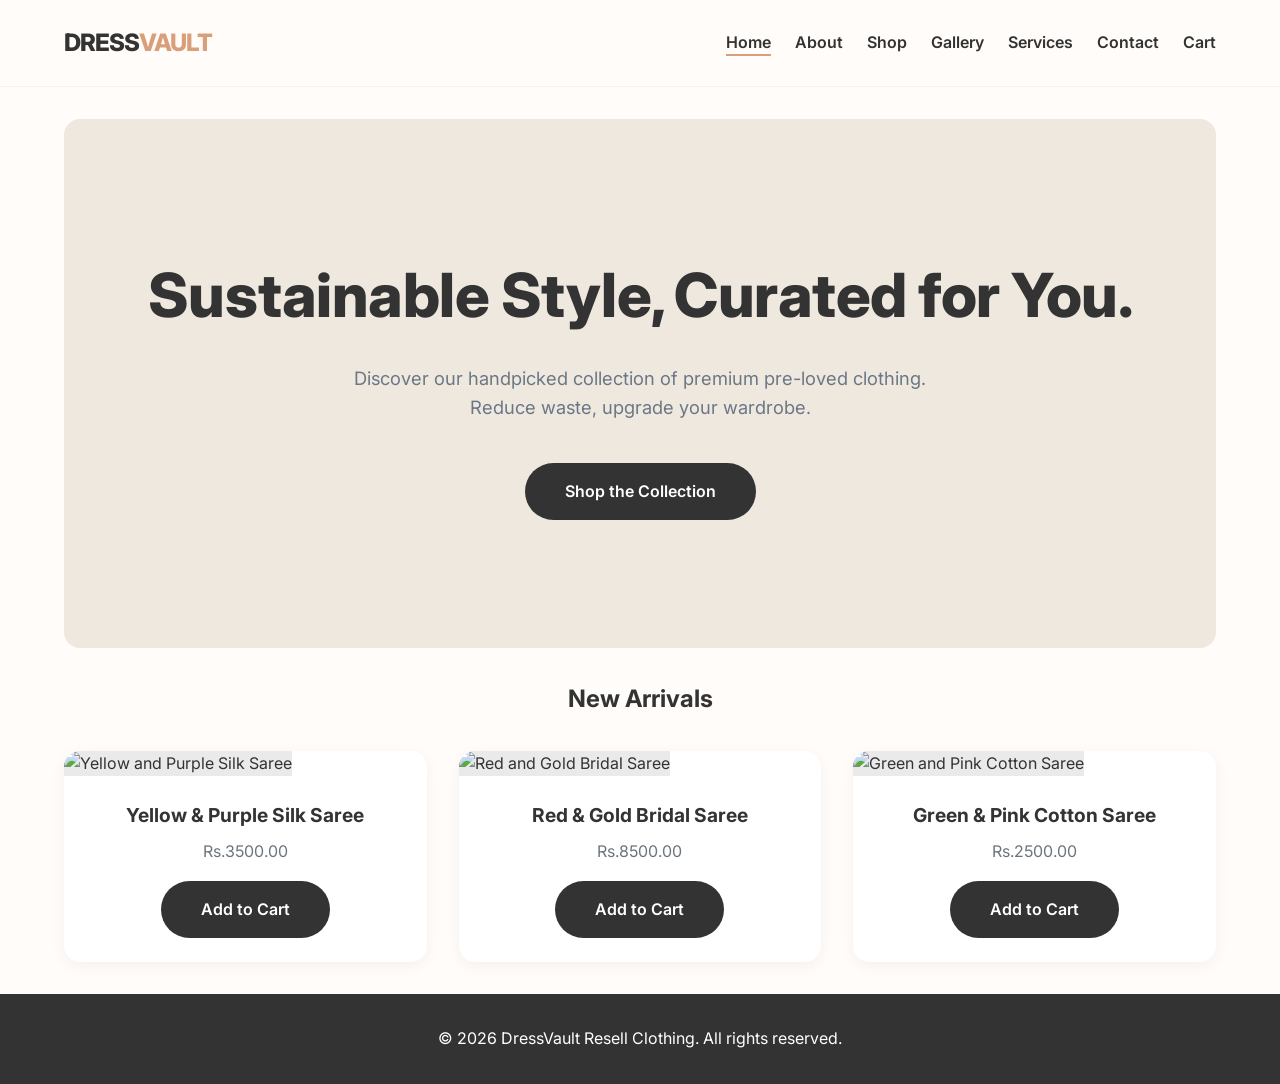
==== index.html @ d71ee101 "Add files via upload" ====
<!DOCTYPE html>
<html lang="en">

<head>
    <meta charset="UTF-8">
    <meta name="viewport" content="width=device-width, initial-scale=1.0">
    <title>DressVault | Sustainable Resell Clothing</title>
    <meta name="description"
        content="Shop premium pre-loved and vintage clothing. Sustainable fashion for the modern era.">
    <link rel="stylesheet" href="style.css">
</head>

<body>
    <header>
        <a href="index.html" class="logo">Dress<span>Vault</span></a>
        <nav>
            <ul>
                <li><a href="index.html" class="active">Home</a></li>
                <li><a href="about.html">About</a></li>
                <li><a href="shop.html">Shop</a></li>
                <li><a href="gallery.html">Gallery</a></li>
                <li><a href="services.html">Services</a></li>
                <li><a href="contact.html">Contact</a></li>
                <li><a href="cart.html">Cart</a></li>
            </ul>
        </nav>
    </header>

    <main>
        <section class="hero">
            <h1>Sustainable Style, Curated for You.</h1>
            <p>Discover our handpicked collection of premium pre-loved clothing. Reduce waste, upgrade your wardrobe.
            </p>
            <a href="shop.html" class="btn">Shop the Collection</a>
        </section>

        <section class="featured">
            <h2 style="text-align: center; margin-bottom: 2rem;">New Arrivals</h2>
            <div class="grid">
                <div class="card">
                    <img src="C:/Users/IES211/Desktop/DressVault/Saree/Yellow & Purple Silk Saree.webp" alt="Yellow and Purple Silk Saree" class="card-img">
                    <div class="card-body">
                        <h3>Yellow & Purple Silk Saree</h3>
                        <p>Rs.3500.00</p>
                        <a href="#" class="btn add-to-cart" data-name="Yellow & Purple Silk Saree"
                            data-price="3500.00">Add to
                            Cart</a>
                    </div>
                </div>
                <div class="card">
                    <img src="C:/Users/IES211/Desktop/DressVault/Saree/Red & Gold Bridal Saree.webp" alt="Red and Gold Bridal Saree" class="card-img">
                    <div class="card-body">
                        <h3>Red & Gold Bridal Saree</h3>
                        <p>Rs.8500.00</p>
                        <a href="#" class="btn add-to-cart" data-name="Red & Gold Bridal Saree" data-price="8500.00">Add
                            to
                            Cart</a>
                    </div>
                </div>
                <div class="card">
                    <img src="C:/Users/IES211/Desktop/DressVault/Saree/Green & Pink Cotton Saree.jpg" alt="Green and Pink Cotton Saree" class="card-img">
                    <div class="card-body">
                        <h3>Green & Pink Cotton Saree</h3>
                        <p>Rs.2500.00</p>
                        <a href="#" class="btn add-to-cart" data-name="Green & Pink Cotton Saree"
                            data-price="2500.00">Add to
                            Cart</a>
                    </div>
                </div>
            </div>
        </section>
    </main>

    <footer>
        <p>&copy; 2026 DressVault Resell Clothing. All rights reserved.</p>
    </footer>

    <script src="script.js"></script>
</body>

</html>
---- style.css ----
@import url('https://fonts.googleapis.com/css2?family=Inter:wght@300;400;600;800&display=swap');

:root {
    --bg-color: #fffcf9;
    --text-color: #333333;
    --accent-color: #d89f7a;
    --nav-bg: #fffcf9;
    --card-bg: #ffffff;
    --border-radius: 16px;
    --transition: all 0.3s ease;
}

* {
    box-sizing: border-box;
    margin: 0;
    padding: 0;
}

body {
    font-family: 'Inter', sans-serif;
    background-color: var(--bg-color);
    color: var(--text-color);
    line-height: 1.6;
    min-height: 100vh;
    display: flex;
    flex-direction: column;
}

header {
    position: sticky;
    top: 0;
    background: var(--nav-bg);
    padding: 1.5rem 5%;
    display: flex;
    justify-content: space-between;
    align-items: center;
    z-index: 1000;
    border-bottom: 1px solid rgba(0, 0, 0, 0.04);
}

.logo {
    font-size: 1.5rem;
    font-weight: 800;
    letter-spacing: -1px;
    text-decoration: none;
    color: var(--text-color);
    text-transform: uppercase;
}

.logo span {
    color: var(--accent-color);
}

nav ul {
    display: flex;
    list-style: none;
    gap: 1.5rem;
}

nav a {
    text-decoration: none;
    color: var(--text-color);
    font-weight: 600;
    transition: var(--transition);
    position: relative;
}

nav a::after {
    content: '';
    position: absolute;
    width: 0;
    height: 2px;
    bottom: -4px;
    left: 0;
    background-color: var(--accent-color);
    transition: var(--transition);
}

nav a:hover::after,
nav a.active::after {
    width: 100%;
}

nav a:hover {
    color: var(--accent-color);
}

main {
    flex: 1;
    padding: 2rem 5%;
}

.hero {
    text-align: center;
    padding: 8rem 2rem;
    background-color: #efe8df;
    border-radius: var(--border-radius);
    margin-bottom: 2rem;
}

.hero h1 {
    font-size: 3.8rem;
    font-weight: 800;
    letter-spacing: -0.5px;
    margin-bottom: 1.2rem;
}

.hero p {
    font-size: 1.15rem;
    color: #6b7785;
    max-width: 600px;
    margin: 0 auto 2.5rem;
    line-height: 1.6;
}

.btn {
    display: inline-block;
    padding: 1rem 2.5rem;
    background-color: #333333;
    color: #fff;
    text-decoration: none;
    border-radius: 50px;
    font-weight: 600;
    transition: var(--transition);
    cursor: pointer;
    border: none;
}

.btn:hover {
    background-color: #1a1a1a;
    transform: translateY(-2px);
    box-shadow: 0 4px 10px rgba(0, 0, 0, 0.1);
}

.grid {
    display: grid;
    grid-template-columns: repeat(auto-fill, minmax(280px, 1fr));
    gap: 2rem;
    margin-top: 2rem;
}

.card {
    background: var(--card-bg);
    border-radius: var(--border-radius);
    overflow: hidden;
    box-shadow: 0 4px 15px rgba(0, 0, 0, 0.05);
    transition: var(--transition);
}

.card:hover {
    transform: translateY(-5px);
    box-shadow: 0 10px 25px rgba(0, 0, 0, 0.1);
}

.card-img {
    width: 100%;
    height: 350px;
    object-fit: cover;
    background-color: #eaeaea;
}

.card-body {
    padding: 1.5rem;
    text-align: center;
}

.card-body h3 {
    margin-bottom: 0.5rem;
    font-size: 1.2rem;
}

.card-body p {
    color: #6c757d;
    margin-bottom: 1rem;
}

footer {
    background-color: var(--text-color);
    color: #fff;
    text-align: center;
    padding: 2rem;
    margin-top: auto;
}

/* Forms */
.form-group {
    margin-bottom: 1.5rem;
}

label {
    display: block;
    margin-bottom: 0.5rem;
    font-weight: 600;
}

input,
textarea,
select {
    width: 100%;
    padding: 0.8rem;
    border: 1px solid #ced4da;
    border-radius: 8px;
    font-family: inherit;
    transition: var(--transition);
}

input:focus,
textarea:focus,
select:focus {
    outline: none;
    border-color: var(--accent-color);
    box-shadow: 0 0 0 3px rgba(212, 163, 115, 0.2);
}

.error-msg {
    color: #dc3545;
    font-size: 0.85rem;
    margin-top: 0.4rem;
    display: block;
    min-height: 1.2rem;
}

.cart-item {
    display: flex;
    align-items: center;
    justify-content: space-between;
    padding: 1rem;
    border-bottom: 1px solid #eaeaea;
}

.cart-total {
    font-size: 1.5rem;
    font-weight: bold;
    text-align: right;
    margin-top: 2rem;
}
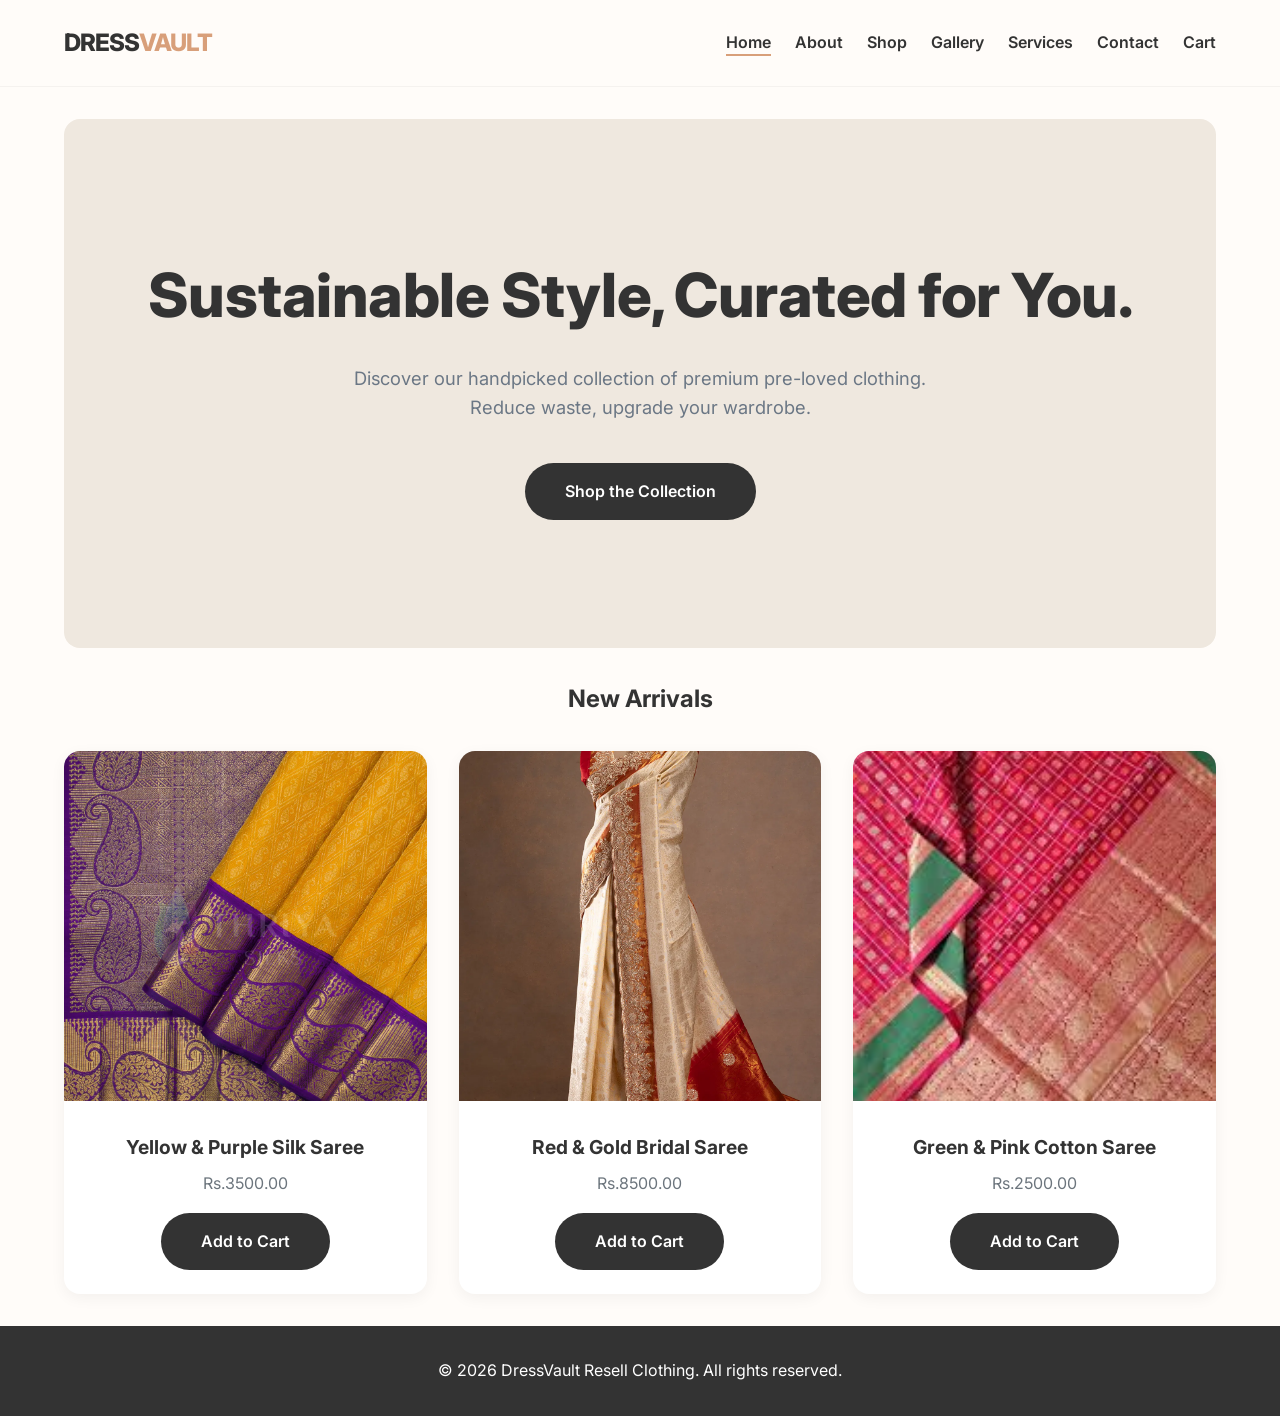
==== commit 514135e8: "index.html Signed-off-by: nehackadam03-pixel <nehackadam03@gmail.com>" ====
--- a/index.html
+++ b/index.html
@@ -38,7 +38,7 @@
             <h2 style="text-align: center; margin-bottom: 2rem;">New Arrivals</h2>
             <div class="grid">
                 <div class="card">
-                    <img src="C:/Users/IES211/Desktop/DressVault/Saree/Yellow & Purple Silk Saree.webp" alt="Yellow and Purple Silk Saree" class="card-img">
+                    <img src="Saree/Yellow & Purple Silk Saree.webp" alt="Yellow and Purple Silk Saree" class="card-img">
                     <div class="card-body">
                         <h3>Yellow & Purple Silk Saree</h3>
                         <p>Rs.3500.00</p>
@@ -48,7 +48,7 @@
                     </div>
                 </div>
                 <div class="card">
-                    <img src="C:/Users/IES211/Desktop/DressVault/Saree/Red & Gold Bridal Saree.webp" alt="Red and Gold Bridal Saree" class="card-img">
+                    <img src="Saree/Red & Gold Bridal Saree.webp" alt="Red and Gold Bridal Saree" class="card-img">
                     <div class="card-body">
                         <h3>Red & Gold Bridal Saree</h3>
                         <p>Rs.8500.00</p>
@@ -58,7 +58,7 @@
                     </div>
                 </div>
                 <div class="card">
-                    <img src="C:/Users/IES211/Desktop/DressVault/Saree/Green & Pink Cotton Saree.jpg" alt="Green and Pink Cotton Saree" class="card-img">
+                    <img src="Saree/Green & Pink Cotton Saree.jpg" alt="Green and Pink Cotton Saree" class="card-img">
                     <div class="card-body">
                         <h3>Green & Pink Cotton Saree</h3>
                         <p>Rs.2500.00</p>
@@ -78,4 +78,4 @@
     <script src="script.js"></script>
 </body>
 
-</html>+</html>
